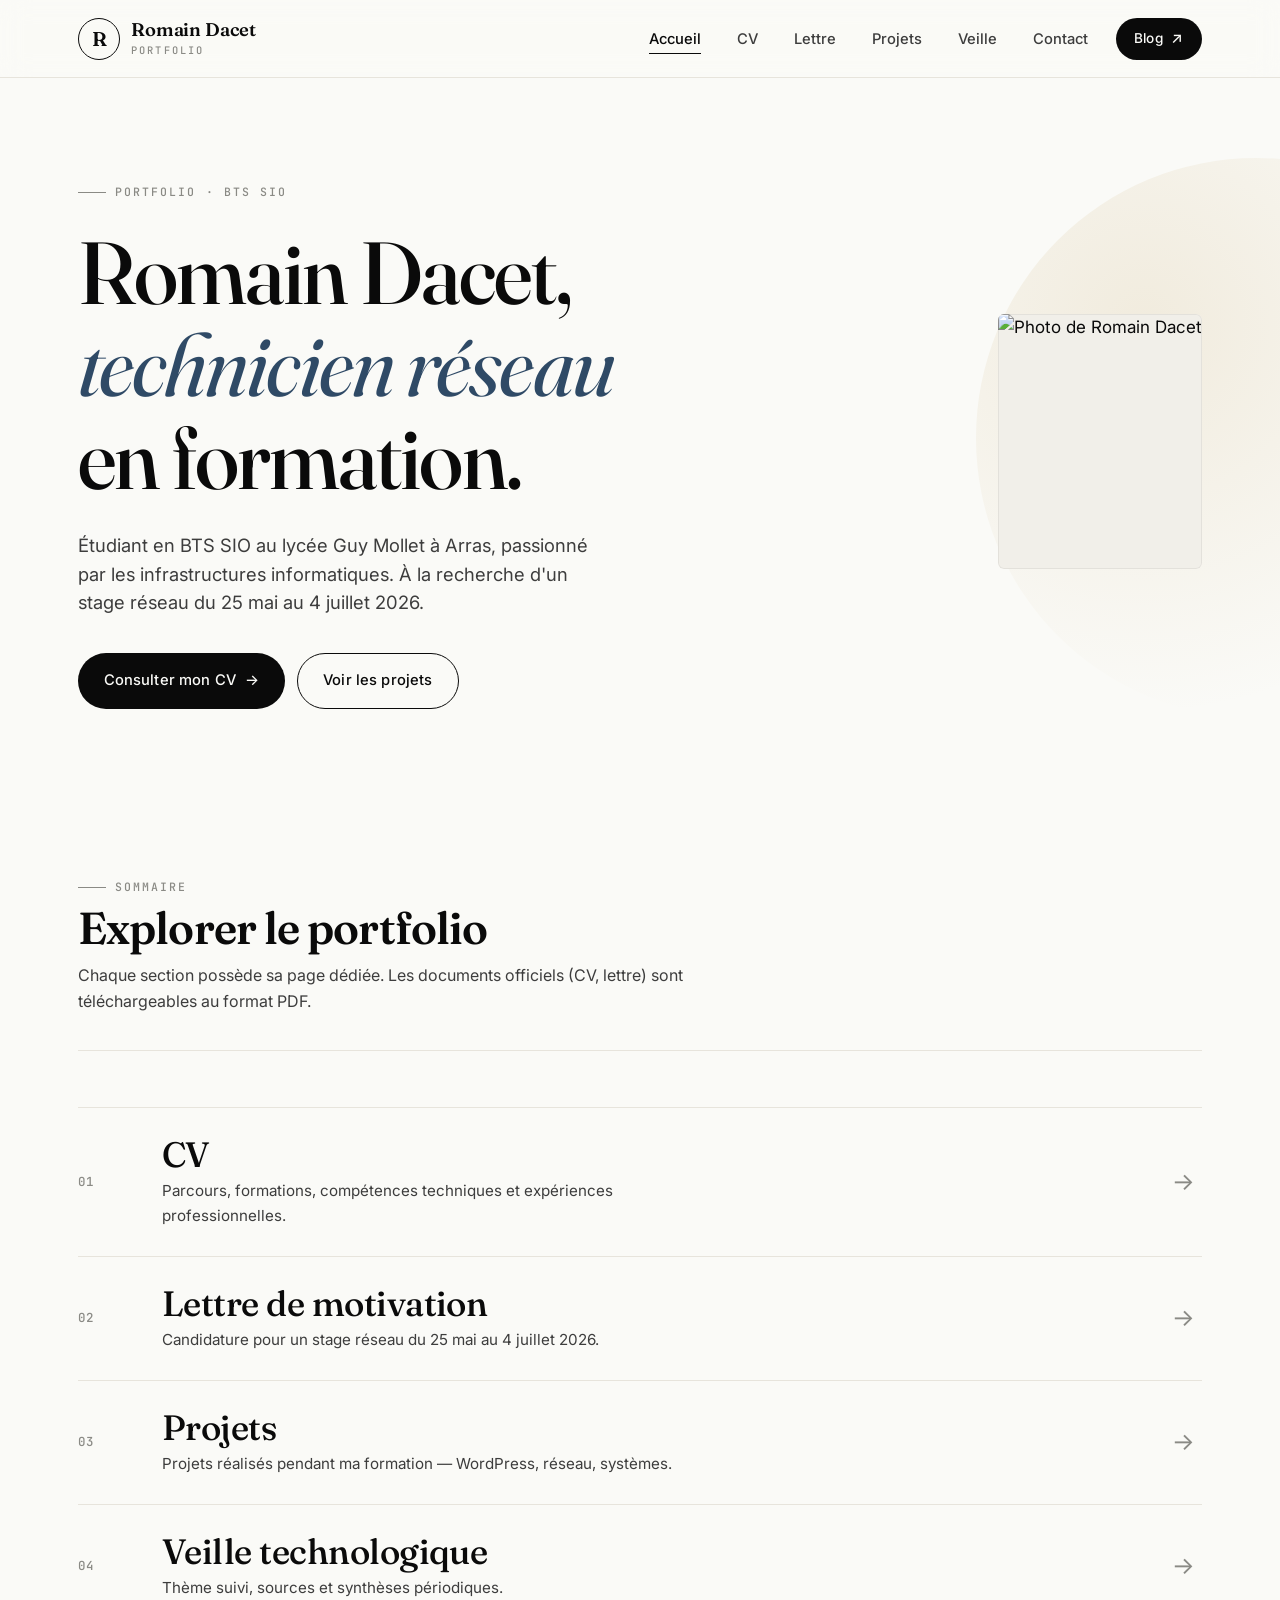
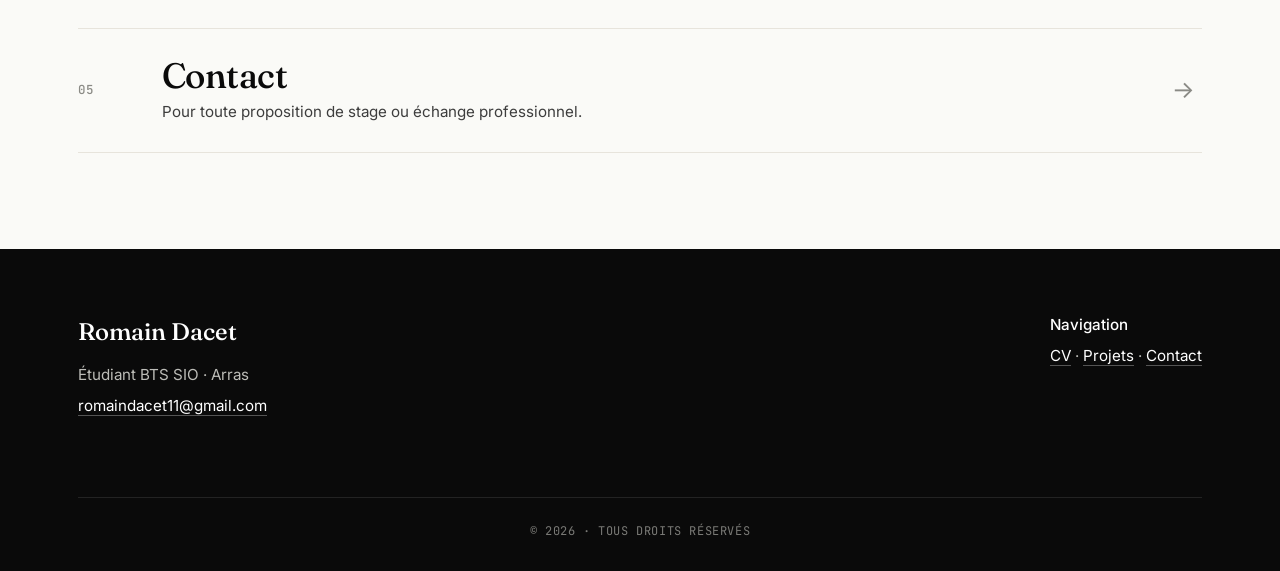
==== index.html @ 02954eae "Conversion du theme WordPress en site statique HTML/CSS/JS - 7 pages HTML autonomes (accueil, cv, le" ====
<!DOCTYPE html>
<html lang="fr">
<head>
    <meta charset="UTF-8">
    <meta name="viewport" content="width=device-width, initial-scale=1">
    <meta name="description" content="Portfolio de Romain Dacet — BTS SIO, technicien réseau. CV, lettre de motivation, projets et veille technologique.">
    <title>Romain Dacet — Portfolio BTS SIO</title>
    <link rel="preconnect" href="https://fonts.googleapis.com">
    <link rel="preconnect" href="https://fonts.gstatic.com" crossorigin>
    <link href="https://fonts.googleapis.com/css2?family=Fraunces:ital,wght@0,400;0,500;0,600;1,400;1,500&family=Inter:wght@400;500;600;700&family=JetBrains+Mono:wght@400;500&display=swap" rel="stylesheet">
    <link rel="stylesheet" href="assets/css/style.css">
</head>
<body>

<header class="site-header">
    <div class="container">
        <a href="index.html" class="site-logo">
            <span class="logo-mark" aria-hidden="true">R</span>
            <span class="site-title">
                Romain Dacet
                <small>Portfolio</small>
            </span>
        </a>

        <div class="header-actions">
            <nav class="main-nav" aria-label="Navigation principale">
                <ul>
                    <li class="current-menu-item"><a href="index.html">Accueil</a></li>
                    <li><a href="cv.html">CV</a></li>
                    <li><a href="lettre-motivation.html">Lettre</a></li>
                    <li><a href="projets.html">Projets</a></li>
                    <li><a href="veille.html">Veille</a></li>
                    <li><a href="contact.html">Contact</a></li>
                </ul>
            </nav>

            <a class="btn btn--blog" href="https://blog.rdacet.fr" target="_blank" rel="noopener">
                Blog <span class="arrow-i" aria-hidden="true">&#8599;</span>
            </a>

            <button class="nav-toggle" aria-label="Ouvrir le menu" aria-expanded="false">&#9776;</button>
        </div>
    </div>
</header>

<main id="site-main">

<!-- Hero -->
<section class="hero">
    <div class="container">
        <div class="hero-grid">
            <div class="hero-text">
                <span class="eyebrow">Portfolio &middot; BTS SIO</span>
                <h1>Romain Dacet,<br><span class="accent">technicien réseau</span><br>en formation.</h1>
                <p class="lead">
                    Étudiant en BTS SIO au lycée Guy Mollet à Arras, passionné par les infrastructures informatiques. À la recherche d'un stage réseau du 25 mai au 4 juillet 2026.
                </p>
                <div class="hero-actions">
                    <a href="cv.html" class="btn">Consulter mon CV <span class="arrow-i">&rarr;</span></a>
                    <a href="projets.html" class="btn btn--outline">Voir les projets</a>
                </div>
            </div>
            <div class="hero-photo">
                <img src="assets/img/photo.jpg" alt="Photo de Romain Dacet">
            </div>
        </div>
    </div>
</section>

<!-- Liste éditoriale -->
<section>
    <div class="container">
        <div class="section-head">
            <div class="section-head-left">
                <span class="eyebrow">Sommaire</span>
                <h2>Explorer le portfolio</h2>
                <p>Chaque section possède sa page dédiée. Les documents officiels (CV, lettre) sont téléchargeables au format PDF.</p>
            </div>
        </div>

        <ul class="nav-list">
            <li>
                <a href="cv.html">
                    <span class="np-num">01</span>
                    <span class="np-main">
                        <span class="np-title">CV</span>
                        <span class="np-desc">Parcours, formations, compétences techniques et expériences professionnelles.</span>
                    </span>
                    <span class="np-arrow">&rarr;</span>
                </a>
            </li>
            <li>
                <a href="lettre-motivation.html">
                    <span class="np-num">02</span>
                    <span class="np-main">
                        <span class="np-title">Lettre de motivation</span>
                        <span class="np-desc">Candidature pour un stage réseau du 25 mai au 4 juillet 2026.</span>
                    </span>
                    <span class="np-arrow">&rarr;</span>
                </a>
            </li>
            <li>
                <a href="projets.html">
                    <span class="np-num">03</span>
                    <span class="np-main">
                        <span class="np-title">Projets</span>
                        <span class="np-desc">Projets réalisés pendant ma formation — WordPress, réseau, systèmes.</span>
                    </span>
                    <span class="np-arrow">&rarr;</span>
                </a>
            </li>
            <li>
                <a href="veille.html">
                    <span class="np-num">04</span>
                    <span class="np-main">
                        <span class="np-title">Veille technologique</span>
                        <span class="np-desc">Thème suivi, sources et synthèses périodiques.</span>
                    </span>
                    <span class="np-arrow">&rarr;</span>
                </a>
            </li>
            <li>
                <a href="contact.html">
                    <span class="np-num">05</span>
                    <span class="np-main">
                        <span class="np-title">Contact</span>
                        <span class="np-desc">Pour toute proposition de stage ou échange professionnel.</span>
                    </span>
                    <span class="np-arrow">&rarr;</span>
                </a>
            </li>
        </ul>
    </div>
</section>

</main>

<footer class="site-footer">
    <div class="container">
        <div>
            <span class="footer-brand">Romain Dacet</span>
            <p>Étudiant BTS SIO &middot; Arras</p>
            <p><a href="mailto:romaindacet11@gmail.com">romaindacet11@gmail.com</a></p>
        </div>
        <div>
            <p><strong>Navigation</strong></p>
            <p><a href="cv.html">CV</a> &middot; <a href="projets.html">Projets</a> &middot; <a href="contact.html">Contact</a></p>
        </div>
        <p class="legal">
            &copy; 2026 &middot; Tous droits réservés
        </p>
    </div>
</footer>

<script src="assets/js/main.js"></script>
</body>
</html>
---- assets/css/style.css ----
/*
   Portfolio Romain Dacet — feuille de styles
   Site statique HTML/CSS/JS — BTS SIO
   Auteur : Romain Dacet
*/

/* ============================================================
   Reset + variables
   ============================================================ */
*, *::before, *::after { box-sizing: border-box; }
html { scroll-behavior: smooth; -webkit-text-size-adjust: 100%; }
body { margin: 0; padding: 0; }
img { max-width: 100%; display: block; height: auto; }
a { color: inherit; text-decoration: none; }
button { font: inherit; cursor: pointer; border: 0; background: none; color: inherit; }

:root {
  --bg:         #fafaf7;
  --bg-alt:     #f1efe9;
  --bg-card:    #ffffff;
  --bg-dark:    #0a0a0a;

  --ink:        #0a0a0a;
  --ink-soft:   #3d3d3d;
  --ink-muted:  #8a8a85;
  --line:       #e7e4dc;
  --line-dark:  #1c1c1c;

  --accent:     #2f4a66;   /* bleu ardoise sobre */
  --accent-hi:  #c8a96a;   /* accent chaud éditorial */

  --white:      #ffffff;

  --font-serif: "Fraunces", "Playfair Display", Georgia, serif;
  --font-sans:  "Inter", system-ui, -apple-system, sans-serif;
  --font-mono:  "JetBrains Mono", ui-monospace, SFMono-Regular, Menlo, monospace;

  --container: 1180px;
  --container-sm: 820px;
}

/* ============================================================
   Base
   ============================================================ */
body {
  font-family: var(--font-sans);
  color: var(--ink);
  background: var(--bg);
  line-height: 1.6;
  font-size: 17px;
  -webkit-font-smoothing: antialiased;
  text-rendering: optimizeLegibility;
}

h1, h2, h3, h4 {
  font-family: var(--font-serif);
  color: var(--ink);
  font-weight: 600;
  line-height: 1.05;
  margin: 0 0 .5em;
  letter-spacing: -0.02em;
}
h1 { font-size: clamp(2.8rem, 7vw, 5.5rem); font-weight: 500; }
h2 { font-size: clamp(1.8rem, 4vw, 2.8rem); }
h3 { font-size: 1.35rem; font-family: var(--font-sans); font-weight: 600; letter-spacing: -0.01em; }

p  { margin: 0 0 1rem; color: var(--ink-soft); }
em { font-family: var(--font-serif); font-style: italic; }

.container    { max-width: var(--container);    margin: 0 auto; padding: 0 1.75rem; }
.container-sm { max-width: var(--container-sm); margin: 0 auto; padding: 0 1.75rem; }

/* Bouton principal */
.btn {
  display: inline-flex;
  align-items: center;
  gap: .55rem;
  padding: .95rem 1.6rem;
  background: var(--ink);
  color: var(--bg);
  font-size: .92rem;
  font-weight: 500;
  letter-spacing: .01em;
  border-radius: 99px;
  transition: background .2s, transform .2s, color .2s;
}
.btn:hover { background: var(--accent); color: var(--white); transform: translateY(-1px); }
.btn--outline {
  background: transparent;
  color: var(--ink);
  border: 1px solid var(--ink);
}
.btn--outline:hover { background: var(--ink); color: var(--bg); }
.btn .arrow-i { transition: transform .2s; }
.btn:hover .arrow-i { transform: translateX(3px); }

/* ============================================================
   Eyebrow / meta labels
   ============================================================ */
.eyebrow {
  display: inline-flex;
  align-items: center;
  gap: .55rem;
  font-family: var(--font-mono);
  font-size: .72rem;
  font-weight: 500;
  letter-spacing: .18em;
  text-transform: uppercase;
  color: var(--ink-muted);
}
.eyebrow::before {
  content: '';
  width: 28px; height: 1px;
  background: var(--ink-muted);
  display: inline-block;
}

/* ============================================================
   Header
   ============================================================ */
.site-header {
  background: rgba(250, 250, 247, .82);
  backdrop-filter: saturate(180%) blur(14px);
  -webkit-backdrop-filter: saturate(180%) blur(14px);
  border-bottom: 1px solid var(--line);
  position: sticky;
  top: 0;
  z-index: 100;
}
.site-header .container {
  display: flex;
  align-items: center;
  justify-content: space-between;
  padding: 1.1rem 1.75rem;
  gap: 1rem;
}
.site-logo {
  display: inline-flex;
  align-items: center;
  gap: .7rem;
}
.logo-mark {
  display: inline-flex;
  align-items: center;
  justify-content: center;
  width: 42px;
  height: 42px;
  flex-shrink: 0;
  border: 1.5px solid var(--ink);
  border-radius: 50%;
  font-family: var(--font-serif);
  font-size: 1.25rem;
  font-weight: 600;
  line-height: 1;
  color: var(--ink);
  transition: background .2s, color .2s, transform .2s;
}
.site-logo:hover .logo-mark {
  background: var(--ink);
  color: var(--bg);
  transform: rotate(-6deg);
}
.site-logo .site-title {
  font-family: var(--font-serif);
  font-size: 1.15rem;
  color: var(--ink);
  line-height: 1.1;
  font-weight: 600;
  letter-spacing: -0.01em;
}
.site-logo .site-title small {
  display: block;
  font-family: var(--font-mono);
  font-size: .65rem;
  color: var(--ink-muted);
  letter-spacing: .2em;
  text-transform: uppercase;
  font-weight: 500;
  margin-top: .3rem;
}
.header-actions {
  display: flex;
  align-items: center;
  gap: 1.75rem;
}
.btn--blog {
  padding: .55rem 1.15rem;
  font-size: .85rem;
}
.btn--blog .arrow-i { font-size: .95rem; }
.btn--blog:hover .arrow-i { transform: translate(2px, -2px); }

.main-nav ul { list-style: none; margin: 0; padding: 0; display: flex; gap: 2.25rem; }
.main-nav a {
  color: var(--ink-soft);
  font-size: .92rem;
  font-weight: 500;
  padding: .4rem 0;
  position: relative;
  transition: color .2s;
}
.main-nav a:hover,
.main-nav .current-menu-item > a { color: var(--ink); }
.main-nav a:hover::after,
.main-nav .current-menu-item > a::after {
  content: '';
  position: absolute;
  left: 0; right: 0; bottom: 0;
  height: 1px; background: var(--ink);
}

.nav-toggle { display: none; color: var(--ink); font-size: 1.5rem; line-height: 1; }

/* ============================================================
   Hero home (éditorial)
   ============================================================ */
.hero {
  padding: 6rem 0 4rem;
  position: relative;
  overflow: hidden;
}
.hero::before {
  content: '';
  position: absolute;
  top: 5rem; right: -20%;
  width: 560px; height: 560px;
  border-radius: 50%;
  background: radial-gradient(circle at 30% 30%, rgba(200, 169, 106, .18), transparent 70%);
  pointer-events: none;
  z-index: 0;
}
.hero .container { position: relative; z-index: 1; }

.hero-grid {
  display: grid;
  grid-template-columns: 1.35fr 1fr;
  gap: 4rem;
  align-items: center;
}
.hero-text h1 {
  margin: 1.5rem 0 1.75rem;
  font-weight: 500;
}
.hero-text h1 .accent {
  font-style: italic;
  font-weight: 400;
  color: var(--accent);
}
.hero-text p.lead {
  font-size: 1.15rem;
  color: var(--ink-soft);
  max-width: 540px;
  margin-bottom: 2.25rem;
  line-height: 1.55;
}
.hero-actions { display: flex; flex-wrap: wrap; gap: .75rem; }

.hero-photo {
  position: relative;
  aspect-ratio: 4/5;
  max-width: 380px;
  margin-left: auto;
  border-radius: 6px;
  overflow: hidden;
  background: var(--bg-alt);
}
.hero-photo::after {
  content: '';
  position: absolute;
  inset: 0;
  border-radius: 6px;
  box-shadow: inset 0 0 0 1px rgba(0,0,0,.06);
  pointer-events: none;
}
.hero-photo img { width: 100%; height: 100%; object-fit: cover; }
.hero-photo-placeholder {
  display: flex; align-items: center; justify-content: center;
  height: 100%; color: var(--ink-muted);
  font-size: .85rem; text-align: center; padding: 1rem;
  font-family: var(--font-mono);
}

/* ============================================================
   Sections
   ============================================================ */
section { padding: 6rem 0; position: relative; }
section.alt { background: var(--bg-alt); }

.section-head {
  display: flex;
  align-items: flex-end;
  justify-content: space-between;
  gap: 2rem;
  margin-bottom: 3.5rem;
  padding-bottom: 1.25rem;
  border-bottom: 1px solid var(--line);
}
.section-head h2 { margin: 0; }
.section-head .eyebrow { margin-bottom: .5rem; }
.section-head-left { max-width: 620px; }
.section-head p { margin-top: .75rem; font-size: 1rem; color: var(--ink-soft); }

/* ============================================================
   Nav-list (home → sections)
   Style éditorial : liste horizontale avec numéros
   ============================================================ */
.nav-list {
  list-style: none; margin: 0; padding: 0;
  border-top: 1px solid var(--line);
}
.nav-list li { border-bottom: 1px solid var(--line); }
.nav-list a {
  display: grid;
  grid-template-columns: 60px 1fr auto;
  align-items: center;
  gap: 1.5rem;
  padding: 1.75rem 0;
  transition: padding-left .25s, background .25s;
  position: relative;
}
.nav-list a:hover {
  padding-left: 1rem;
  background: linear-gradient(to right, transparent, rgba(0,0,0,.015));
}
.nav-list a:hover .np-title { color: var(--accent); }
.nav-list a:hover .np-arrow { transform: translateX(6px); color: var(--accent); }
.np-num {
  font-family: var(--font-mono);
  font-size: .78rem;
  color: var(--ink-muted);
  letter-spacing: .1em;
  font-weight: 500;
}
.np-main { display: flex; flex-direction: column; gap: .25rem; }
.np-title {
  font-family: var(--font-serif);
  font-size: clamp(1.6rem, 3vw, 2.2rem);
  color: var(--ink);
  font-weight: 500;
  line-height: 1.1;
  letter-spacing: -0.015em;
  transition: color .2s;
}
.np-desc {
  font-size: .95rem;
  color: var(--ink-soft);
  max-width: 520px;
}
.np-arrow {
  font-size: 1.5rem;
  color: var(--ink-muted);
  transition: transform .25s, color .25s;
  padding-right: .5rem;
}

/* ============================================================
   Page-hero (pages internes)
   ============================================================ */
.page-hero {
  padding: 5.5rem 0 3.5rem;
  border-bottom: 1px solid var(--line);
}
.page-hero .breadcrumb {
  margin-bottom: 1.5rem;
  font-family: var(--font-mono);
  font-size: .75rem;
  color: var(--ink-muted);
  text-transform: uppercase;
  letter-spacing: .12em;
}
.page-hero .breadcrumb a { color: var(--ink-soft); transition: color .2s; }
.page-hero .breadcrumb a:hover { color: var(--ink); }
.page-hero .breadcrumb .sep { margin: 0 .65rem; color: var(--ink-muted); }
.page-hero .eyebrow { margin-bottom: 1rem; }
.page-hero h1 {
  margin: .25rem 0 1rem;
  font-size: clamp(2.5rem, 6vw, 4.5rem);
  font-weight: 500;
}
.page-hero p.lead {
  font-size: 1.1rem; color: var(--ink-soft);
  max-width: 720px; line-height: 1.55;
}
.page-hero .actions-row {
  display: flex; flex-wrap: wrap;
  gap: .75rem;
  margin-top: 2rem;
}

/* ============================================================
   Content block (CV, lettre, projets)
   ============================================================ */
.content-block {
  max-width: var(--container-sm);
  margin: 0 auto;
}
.content-block h2 {
  margin-top: 3rem;
  padding-top: 2rem;
  border-top: 1px solid var(--line);
  font-size: 1.6rem;
  font-weight: 500;
}
.content-block h2:first-child {
  margin-top: 0;
  padding-top: 0;
  border-top: 0;
}
.content-block h3 { margin-top: 2rem; color: var(--ink); font-size: 1.1rem; }
.content-block p  { font-size: 1.02rem; color: var(--ink-soft); }
.content-block ul {
  margin: 1rem 0 1.5rem;
  padding: 0;
  list-style: none;
}
.content-block ul li {
  padding: .55rem 0 .55rem 1.5rem;
  position: relative;
  color: var(--ink-soft);
  border-bottom: 1px dashed var(--line);
}
.content-block ul li:last-child { border-bottom: 0; }
.content-block ul li::before {
  content: '→';
  position: absolute;
  left: 0;
  color: var(--accent-hi);
  font-weight: 600;
}
.content-block strong { color: var(--ink); font-weight: 600; }

.actions-row {
  display: flex; flex-wrap: wrap;
  gap: .75rem;
  margin: 2.5rem 0 0;
}

/* ============================================================
   PDF embed
   ============================================================ */
.pdf-frame {
  width: 100%;
  height: 80vh;
  min-height: 600px;
  border: 1px solid var(--line);
  border-radius: 6px;
  background: var(--bg-alt);
  margin-top: 1.5rem;
}

/* ============================================================
   Projets listing
   ============================================================ */
.projects-grid {
  display: grid;
  grid-template-columns: repeat(auto-fit, minmax(320px, 1fr));
  gap: 2rem;
}
.project-item {
  background: var(--bg-card);
  border: 1px solid var(--line);
  border-radius: 6px;
  padding: 2rem 1.75rem 1.75rem;
  transition: transform .25s, border-color .25s, box-shadow .25s;
  display: flex;
  flex-direction: column;
  gap: .5rem;
  position: relative;
  overflow: hidden;
}
.project-item::before {
  content: '';
  position: absolute;
  top: 0; left: 0;
  width: 40px; height: 3px;
  background: var(--accent-hi);
  transition: width .3s;
}
.project-item:hover {
  transform: translateY(-4px);
  border-color: var(--ink);
  box-shadow: 0 20px 40px -20px rgba(0,0,0,.15);
}
.project-item:hover::before { width: 100%; }
.project-item .pi-num {
  font-family: var(--font-mono);
  font-size: .75rem;
  color: var(--ink-muted);
  letter-spacing: .12em;
  text-transform: uppercase;
}
.project-item h3 {
  margin: .5rem 0 0;
  font-family: var(--font-serif);
  font-size: 1.6rem;
  font-weight: 500;
  color: var(--ink);
}
.project-item p {
  margin: 0;
  color: var(--ink-soft);
  font-size: .95rem;
  flex: 1;
}
.project-item .pi-cta {
  margin-top: 1rem;
  font-family: var(--font-mono);
  font-size: .78rem;
  letter-spacing: .1em;
  text-transform: uppercase;
  color: var(--ink);
  font-weight: 500;
  display: inline-flex;
  align-items: center;
  gap: .5rem;
  transition: gap .25s;
}
.project-item:hover .pi-cta { gap: .9rem; color: var(--accent); }
.project-item--empty {
  background: transparent;
  border-style: dashed;
  color: var(--ink-muted);
  cursor: default;
}
.project-item--empty::before { display: none; }
.project-item--empty:hover {
  transform: none; border-color: var(--line); box-shadow: none;
}
.project-item--empty h3 { color: var(--ink-muted); font-style: italic; }

/* ============================================================
   Projet détail (meta + tags)
   ============================================================ */
.project-meta {
  display: grid;
  grid-template-columns: repeat(auto-fit, minmax(160px, 1fr));
  gap: 1.5rem 2rem;
  padding: 1.75rem 0;
  margin: 0 0 2rem;
  border-top: 1px solid var(--line);
  border-bottom: 1px solid var(--line);
  list-style: none;
}
.project-meta .meta-item { margin: 0; }
.project-meta .meta-item dt {
  font-family: var(--font-mono);
  font-size: .7rem; text-transform: uppercase;
  letter-spacing: .15em; color: var(--ink-muted);
  font-weight: 500; margin-bottom: .4rem;
}
.project-meta .meta-item dd {
  margin: 0; color: var(--ink);
  font-weight: 500; font-size: 1rem;
}

.tags { display: flex; flex-wrap: wrap; gap: .5rem; margin: 0 0 1.5rem; }
.tag {
  display: inline-block;
  padding: .35rem .85rem;
  background: transparent;
  border: 1px solid var(--line);
  color: var(--ink-soft);
  border-radius: 99px;
  font-family: var(--font-mono);
  font-size: .72rem;
  font-weight: 500;
  letter-spacing: .03em;
}

/* ============================================================
   Contact
   ============================================================ */
.contact-grid { display: grid; grid-template-columns: 1fr 1fr; gap: 4rem; align-items: start; }
.contact-info p { margin: 0 0 1.5rem; color: var(--ink-soft); }
.contact-info strong {
  color: var(--ink-muted); display: block;
  font-family: var(--font-mono);
  font-size: .72rem; text-transform: uppercase;
  letter-spacing: .15em; margin-bottom: .3rem;
  font-weight: 500;
}
.contact-info a {
  color: var(--ink);
  border-bottom: 1px solid var(--ink-muted);
  transition: color .2s, border-color .2s;
}
.contact-info a:hover { color: var(--accent); border-color: var(--accent); }

.contact form { display: grid; gap: 1rem; }
.contact input, .contact textarea {
  font: inherit;
  padding: 1rem 1.1rem;
  border: 1px solid var(--line);
  border-radius: 6px;
  background: var(--bg-card);
  color: var(--ink);
  transition: border-color .2s, box-shadow .2s;
}
.contact input:focus, .contact textarea:focus {
  outline: none;
  border-color: var(--ink);
  box-shadow: 0 0 0 3px rgba(10,10,10,.06);
}
.contact textarea { min-height: 170px; resize: vertical; }

/* WPForms override */
.contact-form .wpforms-container { margin: 0 !important; }
.contact-form .wpforms-field-label {
    color: var(--ink) !important; font-weight: 500 !important;
    font-size: .85rem !important;
}
.contact-form input[type="text"],
.contact-form input[type="email"],
.contact-form input[type="tel"],
.contact-form textarea {
    font: inherit !important;
    padding: 1rem 1.1rem !important;
    border: 1px solid var(--line) !important;
    border-radius: 6px !important;
    background: var(--bg-card) !important;
    color: var(--ink) !important;
    width: 100% !important;
}
.contact-form input:focus, .contact-form textarea:focus {
    outline: none !important;
    border-color: var(--ink) !important;
    box-shadow: 0 0 0 3px rgba(10,10,10,.06) !important;
}
.contact-form textarea { min-height: 170px !important; resize: vertical !important; }
.contact-form .wpforms-submit {
    background: var(--ink) !important;
    color: var(--bg) !important;
    border: 0 !important;
    padding: .95rem 1.6rem !important;
    border-radius: 99px !important;
    font-weight: 500 !important;
    cursor: pointer !important;
    transition: background .2s !important;
}
.contact-form .wpforms-submit:hover { background: var(--accent) !important; }

/* ============================================================
   Footer
   ============================================================ */
.site-footer {
  background: var(--bg-dark);
  color: #bdbdb8;
  padding: 4rem 0 1.5rem;
}
.site-footer .container {
  display: flex;
  flex-wrap: wrap;
  justify-content: space-between;
  gap: 2rem;
  align-items: flex-start;
}
.site-footer p { color: #bdbdb8; margin: 0 0 .4rem; font-size: .95rem; }
.site-footer a {
  color: var(--white);
  border-bottom: 1px solid rgba(255,255,255,.3);
  transition: border-color .2s;
}
.site-footer a:hover { border-color: var(--white); }
.site-footer strong { color: var(--white); font-weight: 500; }
.site-footer .footer-brand {
  font-family: var(--font-serif);
  font-size: 1.5rem;
  color: var(--white);
  margin-bottom: .75rem;
  display: block;
  font-weight: 500;
}
.site-footer .legal {
  width: 100%;
  margin-top: 2.5rem; padding-top: 1.5rem;
  border-top: 1px solid rgba(255, 255, 255, .1);
  font-family: var(--font-mono);
  font-size: .75rem;
  color: #7a7a76;
  letter-spacing: .05em;
  text-transform: uppercase;
  text-align: center;
}

/* ============================================================
   Responsive
   ============================================================ */
@media (max-width: 900px) {
  .hero-grid { grid-template-columns: 1fr; gap: 2.5rem; }
  .hero-photo { margin: 0 auto; max-width: 280px; }
  .hero { padding: 3.5rem 0 2rem; }
  .hero::before { display: none; }
  .contact-grid { grid-template-columns: 1fr; gap: 2rem; }
  .section-head { flex-direction: column; align-items: flex-start; }
  section { padding: 4rem 0; }
  .nav-list a {
    grid-template-columns: 40px 1fr auto;
    gap: 1rem;
    padding: 1.25rem 0;
  }
}

@media (max-width: 720px) {
  .nav-toggle { display: block; }
  .header-actions { gap: .9rem; }
  .logo-mark { width: 38px; height: 38px; font-size: 1.1rem; }
  .main-nav {
    position: absolute; top: 100%; left: 0; right: 0;
    background: var(--bg);
    border-bottom: 1px solid var(--line);
    max-height: 0; overflow: hidden;
    transition: max-height .3s;
  }
  .main-nav.is-open { max-height: 500px; }
  .main-nav ul { flex-direction: column; gap: 0; padding: .5rem 1.75rem 1rem; }
  .main-nav li { border-bottom: 1px solid var(--line); }
  .main-nav li:last-child { border-bottom: 0; }
  .main-nav a { display: block; padding: .9rem 0; }
  .main-nav a::after { display: none; }
  .np-title { font-size: 1.4rem; }
  .page-hero { padding: 3.5rem 0 2.5rem; }
}
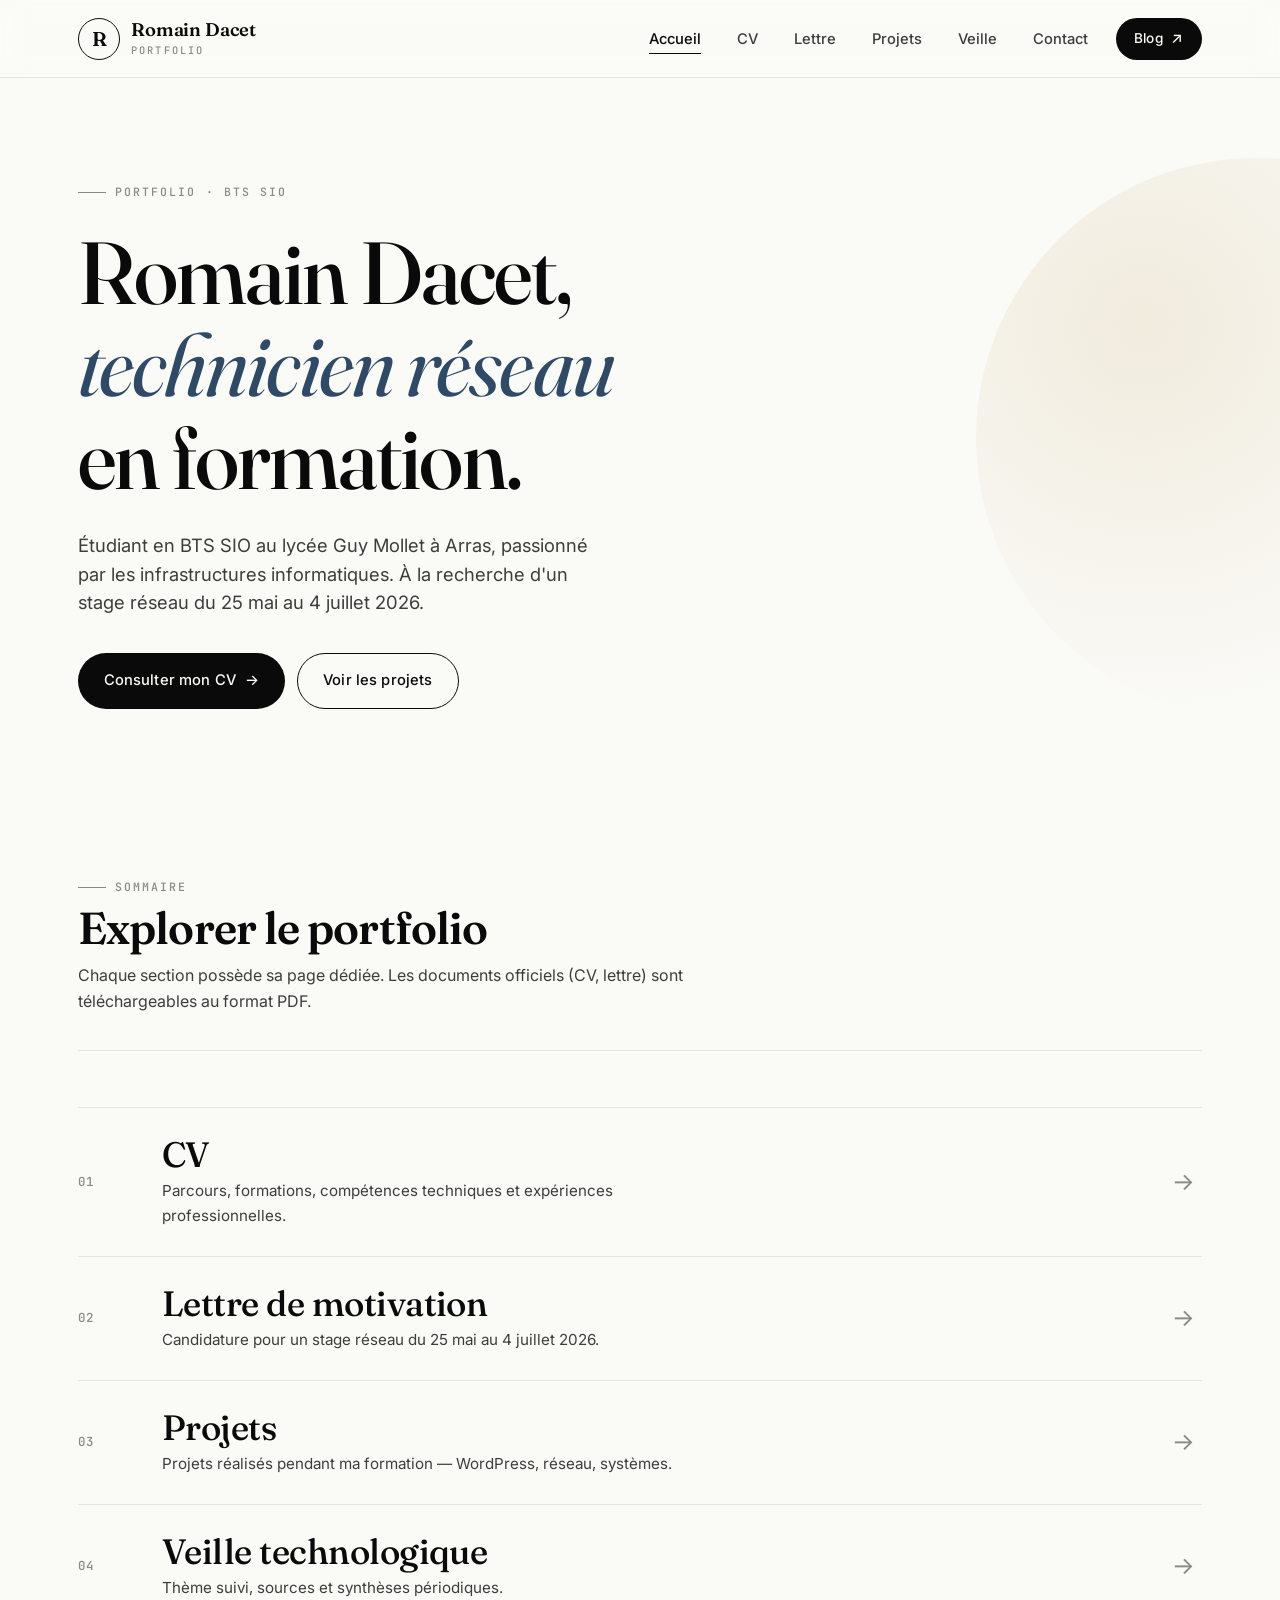
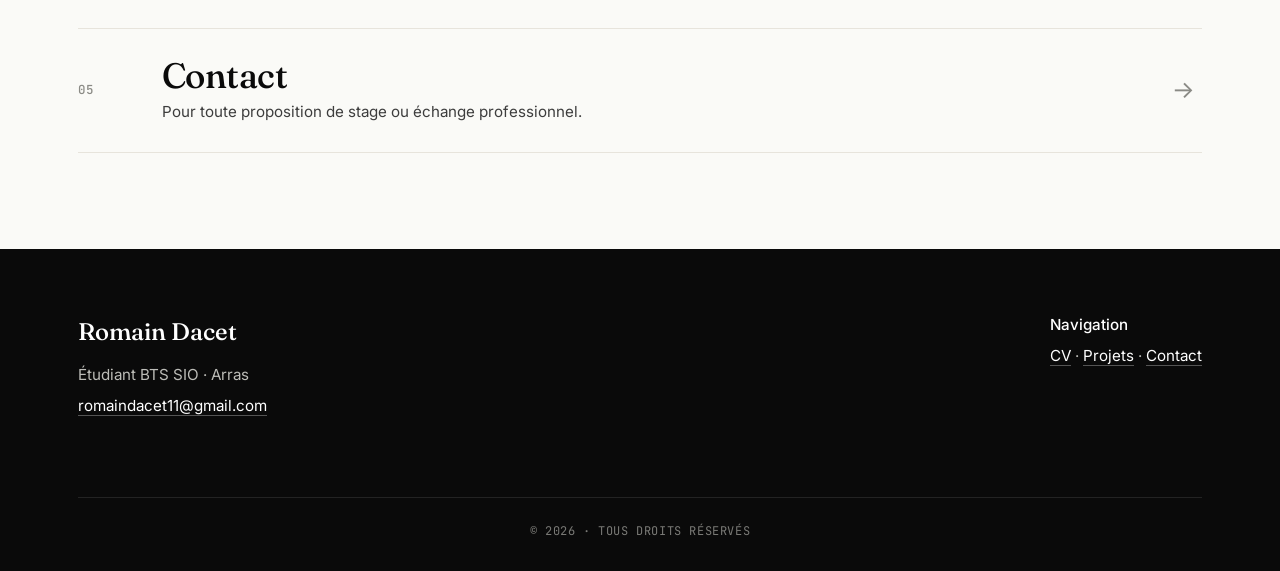
==== commit c35933bd: "Ajout favicon R, retrait photo accueil et projet OTA - Favicon R (SVG) ajoute sur toutes les pages (" ====
--- a/index.html
+++ b/index.html
@@ -5,6 +5,7 @@
     <meta name="viewport" content="width=device-width, initial-scale=1">
     <meta name="description" content="Portfolio de Romain Dacet — BTS SIO, technicien réseau. CV, lettre de motivation, projets et veille technologique.">
     <title>Romain Dacet — Portfolio BTS SIO</title>
+    <link rel="icon" href="assets/img/favicon.svg" type="image/svg+xml">
     <link rel="preconnect" href="https://fonts.googleapis.com">
     <link rel="preconnect" href="https://fonts.gstatic.com" crossorigin>
     <link href="https://fonts.googleapis.com/css2?family=Fraunces:ital,wght@0,400;0,500;0,600;1,400;1,500&family=Inter:wght@400;500;600;700&family=JetBrains+Mono:wght@400;500&display=swap" rel="stylesheet">
@@ -48,20 +49,15 @@
 <!-- Hero -->
 <section class="hero">
     <div class="container">
-        <div class="hero-grid">
-            <div class="hero-text">
-                <span class="eyebrow">Portfolio &middot; BTS SIO</span>
-                <h1>Romain Dacet,<br><span class="accent">technicien réseau</span><br>en formation.</h1>
-                <p class="lead">
-                    Étudiant en BTS SIO au lycée Guy Mollet à Arras, passionné par les infrastructures informatiques. À la recherche d'un stage réseau du 25 mai au 4 juillet 2026.
-                </p>
-                <div class="hero-actions">
-                    <a href="cv.html" class="btn">Consulter mon CV <span class="arrow-i">&rarr;</span></a>
-                    <a href="projets.html" class="btn btn--outline">Voir les projets</a>
-                </div>
-            </div>
-            <div class="hero-photo">
-                <img src="assets/img/photo.jpg" alt="Photo de Romain Dacet">
+        <div class="hero-text">
+            <span class="eyebrow">Portfolio &middot; BTS SIO</span>
+            <h1>Romain Dacet,<br><span class="accent">technicien réseau</span><br>en formation.</h1>
+            <p class="lead">
+                Étudiant en BTS SIO au lycée Guy Mollet à Arras, passionné par les infrastructures informatiques. À la recherche d'un stage réseau du 25 mai au 4 juillet 2026.
+            </p>
+            <div class="hero-actions">
+                <a href="cv.html" class="btn">Consulter mon CV <span class="arrow-i">&rarr;</span></a>
+                <a href="projets.html" class="btn btn--outline">Voir les projets</a>
             </div>
         </div>
     </div>
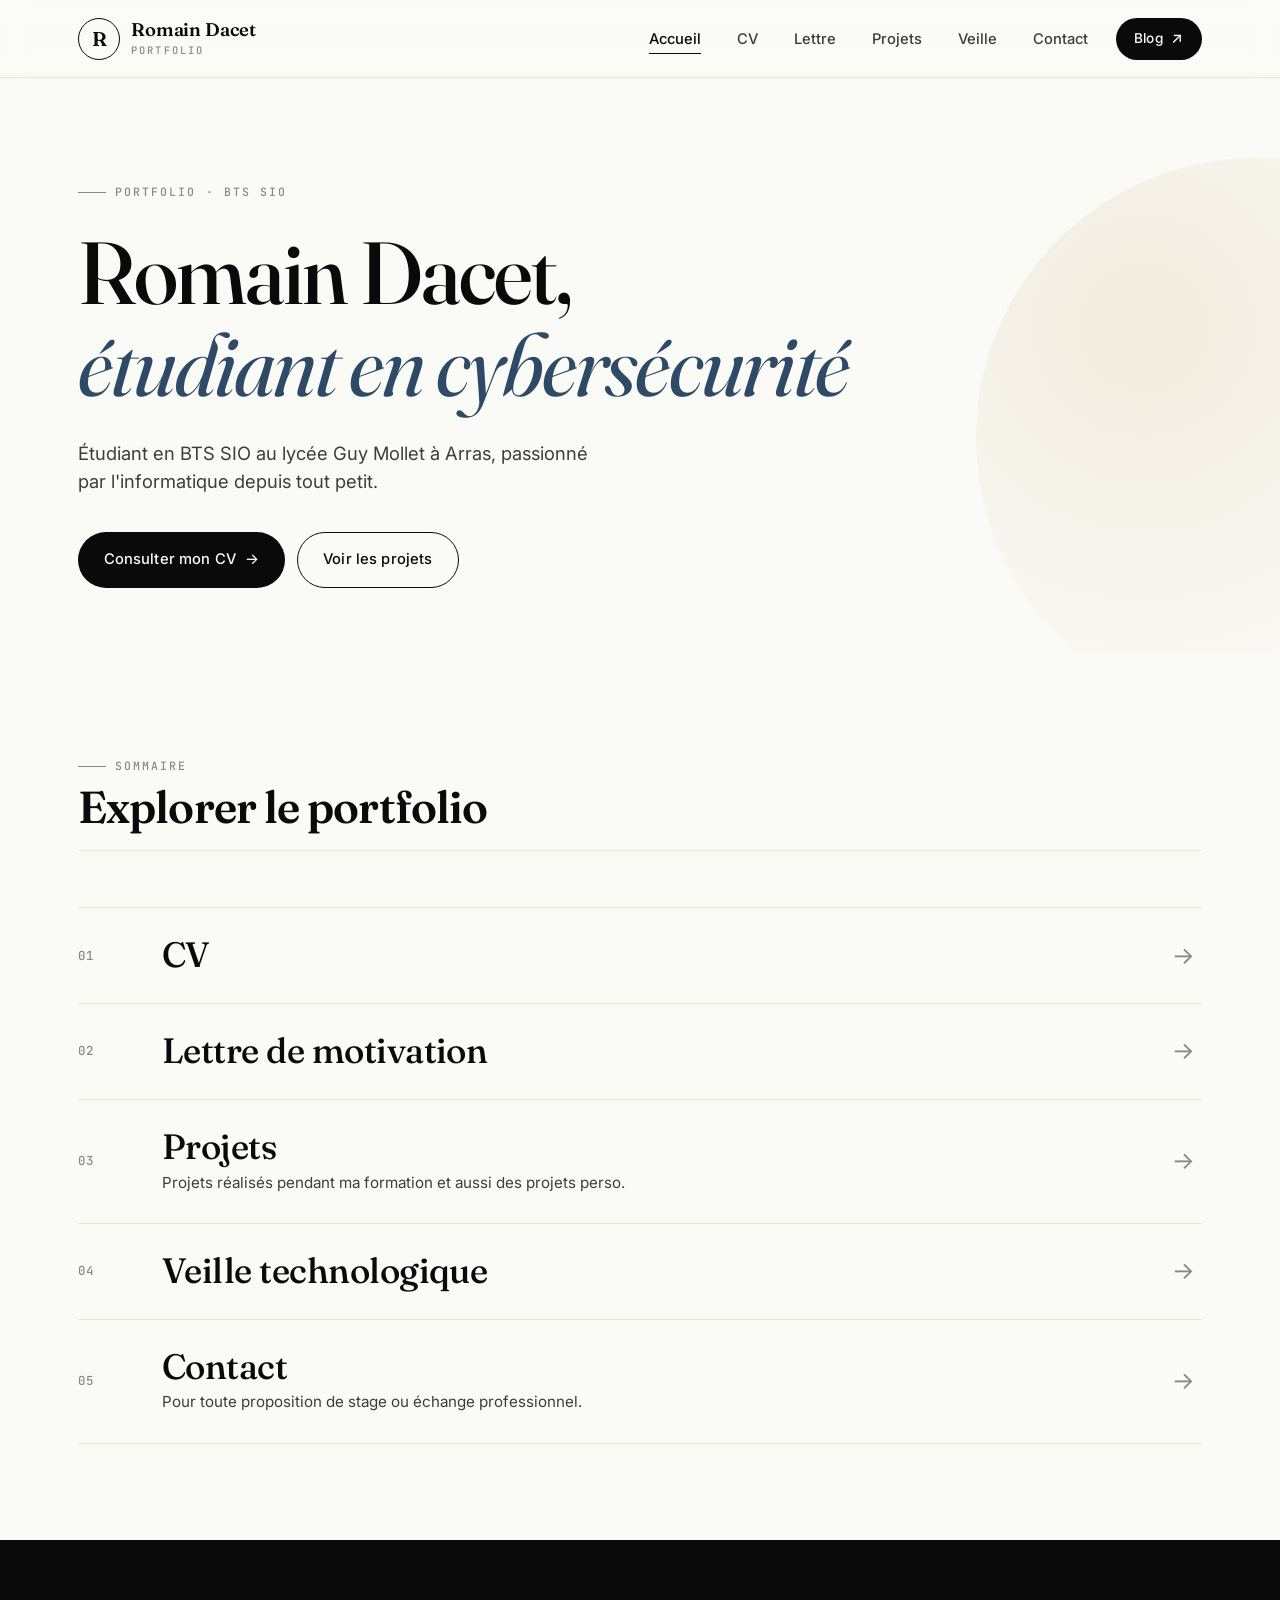
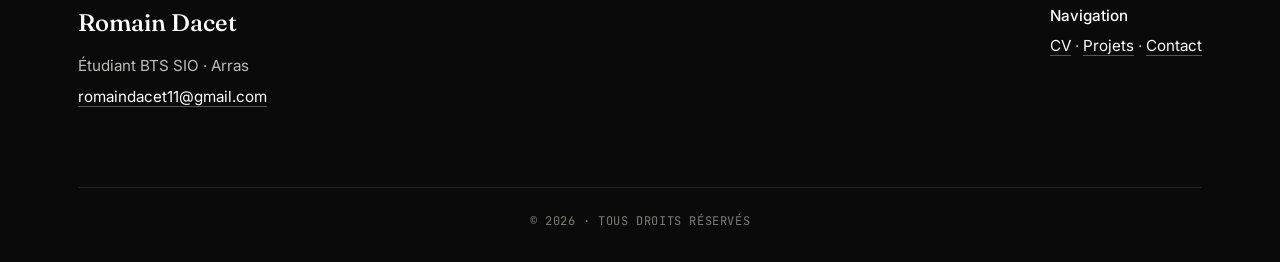
==== commit af364c3d: "Update index.html" ====
--- a/index.html
+++ b/index.html
@@ -51,9 +51,9 @@
     <div class="container">
         <div class="hero-text">
             <span class="eyebrow">Portfolio &middot; BTS SIO</span>
-            <h1>Romain Dacet,<br><span class="accent">technicien réseau</span><br>en formation.</h1>
+            <h1>Romain Dacet,<br><span class="accent">étudiant en cybersécurité<span></h1>
             <p class="lead">
-                Étudiant en BTS SIO au lycée Guy Mollet à Arras, passionné par les infrastructures informatiques. À la recherche d'un stage réseau du 25 mai au 4 juillet 2026.
+                Étudiant en BTS SIO au lycée Guy Mollet à Arras, passionné par l'informatique depuis tout petit.
             </p>
             <div class="hero-actions">
                 <a href="cv.html" class="btn">Consulter mon CV <span class="arrow-i">&rarr;</span></a>
@@ -70,7 +70,6 @@
             <div class="section-head-left">
                 <span class="eyebrow">Sommaire</span>
                 <h2>Explorer le portfolio</h2>
-                <p>Chaque section possède sa page dédiée. Les documents officiels (CV, lettre) sont téléchargeables au format PDF.</p>
             </div>
         </div>
 
@@ -80,7 +79,6 @@
                     <span class="np-num">01</span>
                     <span class="np-main">
                         <span class="np-title">CV</span>
-                        <span class="np-desc">Parcours, formations, compétences techniques et expériences professionnelles.</span>
                     </span>
                     <span class="np-arrow">&rarr;</span>
                 </a>
@@ -90,7 +88,6 @@
                     <span class="np-num">02</span>
                     <span class="np-main">
                         <span class="np-title">Lettre de motivation</span>
-                        <span class="np-desc">Candidature pour un stage réseau du 25 mai au 4 juillet 2026.</span>
                     </span>
                     <span class="np-arrow">&rarr;</span>
                 </a>
@@ -100,7 +97,7 @@
                     <span class="np-num">03</span>
                     <span class="np-main">
                         <span class="np-title">Projets</span>
-                        <span class="np-desc">Projets réalisés pendant ma formation — WordPress, réseau, systèmes.</span>
+                        <span class="np-desc">Projets réalisés pendant ma formation et aussi des projets perso.</span>
                     </span>
                     <span class="np-arrow">&rarr;</span>
                 </a>
@@ -110,7 +107,6 @@
                     <span class="np-num">04</span>
                     <span class="np-main">
                         <span class="np-title">Veille technologique</span>
-                        <span class="np-desc">Thème suivi, sources et synthèses périodiques.</span>
                     </span>
                     <span class="np-arrow">&rarr;</span>
                 </a>
